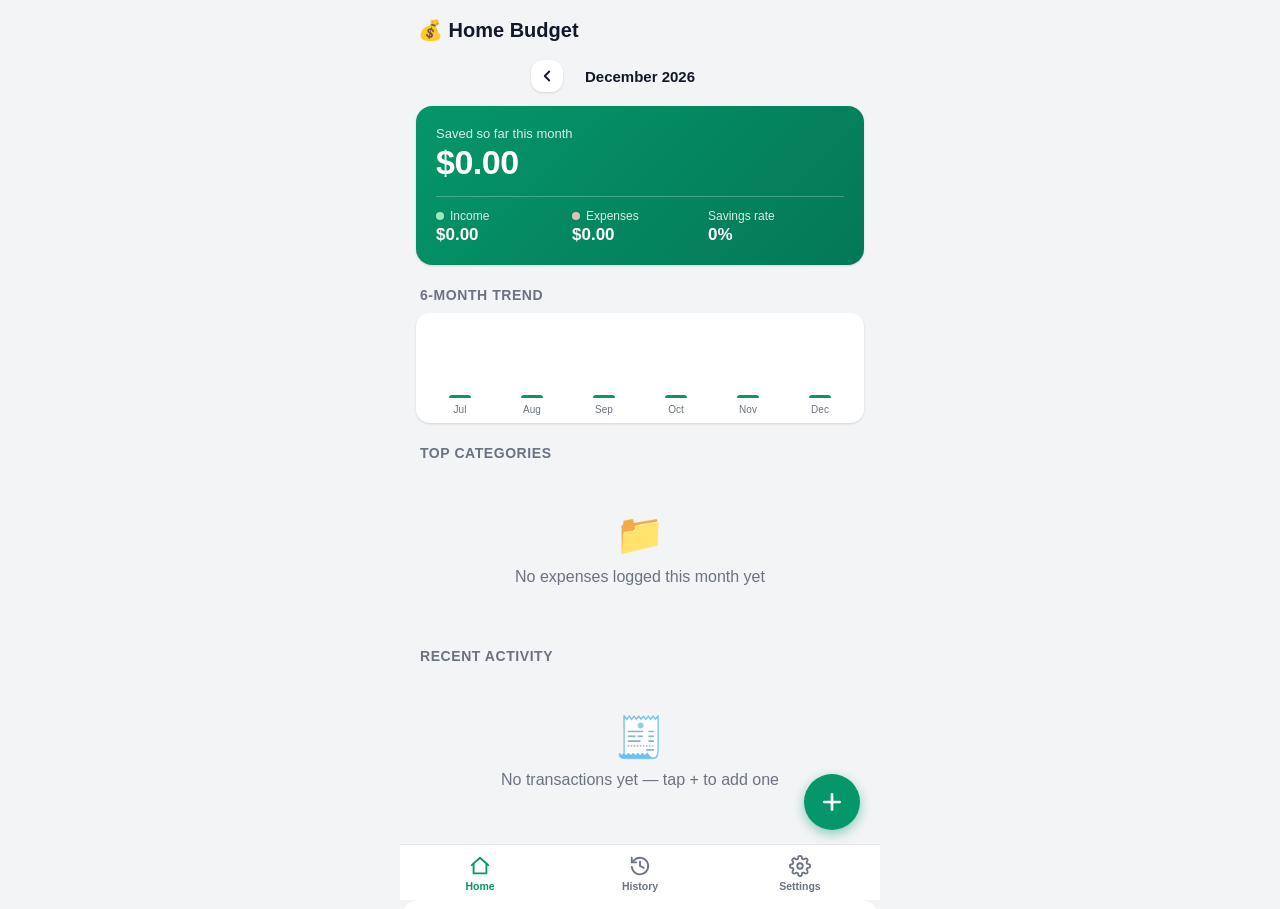
==== index.html @ 5784db9a "Add Home Budget PWA: daily expense tracker with monthly savings Installable, offline-first PWA (mani" ====
<!DOCTYPE html>
<html lang="en">
<head>
  <meta charset="UTF-8">
  <meta name="viewport" content="width=device-width, initial-scale=1, viewport-fit=cover, maximum-scale=1">
  <title>Home Budget — Expense Tracker</title>
  <meta name="description" content="Track daily expenses and income, see what you save every month. Works offline, data stays on your device.">

  <link rel="manifest" href="manifest.webmanifest">
  <meta name="theme-color" content="#057a55">

  <!-- iOS PWA support -->
  <meta name="apple-mobile-web-app-capable" content="yes">
  <meta name="apple-mobile-web-app-status-bar-style" content="black-translucent">
  <meta name="apple-mobile-web-app-title" content="Home Budget">
  <link rel="apple-touch-icon" href="icons/apple-touch-icon.png">
  <link rel="icon" href="icons/icon-192.png">

  <link rel="stylesheet" href="css/style.css">
</head>
<body>
  <div id="app">
    <header class="topbar">
      <h1>💰 Home Budget</h1>
    </header>

    <main>
      <section id="home-view" class="view active"></section>
      <section id="history-view" class="view"></section>
      <section id="settings-view" class="view"></section>
    </main>

    <button class="fab" id="fab-add" aria-label="Add transaction">
      <svg viewBox="0 0 24 24" fill="none" stroke="currentColor" stroke-width="2.5" stroke-linecap="round"><path d="M12 5v14M5 12h14"/></svg>
    </button>

    <nav class="bottom-nav">
      <button data-view="home" class="active">
        <svg viewBox="0 0 24 24" fill="none" stroke="currentColor" stroke-width="2" stroke-linecap="round" stroke-linejoin="round"><path d="M3 11l9-8 9 8"/><path d="M5 10v10h14V10"/></svg>
        <span>Home</span>
      </button>
      <button data-view="history">
        <svg viewBox="0 0 24 24" fill="none" stroke="currentColor" stroke-width="2" stroke-linecap="round" stroke-linejoin="round"><path d="M3 3v5h5"/><path d="M3.05 13A9 9 0 1 0 6 5.3L3 8"/><path d="M12 7v5l4 2"/></svg>
        <span>History</span>
      </button>
      <button data-view="settings">
        <svg viewBox="0 0 24 24" fill="none" stroke="currentColor" stroke-width="2" stroke-linecap="round" stroke-linejoin="round"><circle cx="12" cy="12" r="3"/><path d="M19.4 15a1.65 1.65 0 0 0 .33 1.82l.06.06a2 2 0 1 1-2.83 2.83l-.06-.06a1.65 1.65 0 0 0-1.82-.33 1.65 1.65 0 0 0-1 1.51V21a2 2 0 0 1-4 0v-.09A1.65 1.65 0 0 0 9 19.4a1.65 1.65 0 0 0-1.82.33l-.06.06a2 2 0 1 1-2.83-2.83l.06-.06a1.65 1.65 0 0 0 .33-1.82 1.65 1.65 0 0 0-1.51-1H3a2 2 0 0 1 0-4h.09A1.65 1.65 0 0 0 4.6 9a1.65 1.65 0 0 0-.33-1.82l-.06-.06a2 2 0 1 1 2.83-2.83l.06.06a1.65 1.65 0 0 0 1.82.33H9a1.65 1.65 0 0 0 1-1.51V3a2 2 0 0 1 4 0v.09a1.65 1.65 0 0 0 1 1.51 1.65 1.65 0 0 0 1.82-.33l.06-.06a2 2 0 1 1 2.83 2.83l-.06.06a1.65 1.65 0 0 0-.33 1.82V9a1.65 1.65 0 0 0 1.51 1H21a2 2 0 0 1 0 4h-.09a1.65 1.65 0 0 0-1.51 1z"/></svg>
        <span>Settings</span>
      </button>
    </nav>

    <div class="sheet-backdrop" id="sheet-backdrop"></div>
    <div class="sheet" id="form-sheet">
      <div class="sheet-handle"></div>
      <h2 id="form-title">Add Transaction</h2>

      <div class="type-toggle" id="type-toggle"></div>

      <div class="field amount-field">
        <label for="f-amount">Amount</label>
        <input type="number" id="f-amount" inputmode="decimal" min="0" step="0.01" placeholder="0.00">
      </div>

      <div class="field">
        <label>Category</label>
        <div class="cat-grid" id="cat-grid"></div>
      </div>

      <div class="field">
        <label for="f-date">Date</label>
        <input type="date" id="f-date">
      </div>

      <div class="field">
        <label for="f-note">Note (optional)</label>
        <textarea id="f-note" maxlength="80" placeholder="e.g. weekly groceries"></textarea>
      </div>

      <div class="sheet-actions">
        <button class="btn ghost" id="form-close">Cancel</button>
        <button class="btn primary" id="save-btn">Save</button>
      </div>
      <button class="btn danger" id="delete-btn" style="width:100%;margin-top:10px;display:none;">Delete</button>
    </div>

    <div class="toast" id="toast"></div>
  </div>

  <script src="js/app.js"></script>
</body>
</html>
---- css/style.css ----
:root {
  --green: #059669;
  --green-dark: #047857;
  --red: #dc2626;
  --gold: #d97706;
  --bg: #f3f4f6;
  --surface: #ffffff;
  --surface-2: #f9fafb;
  --text: #111827;
  --text-dim: #6b7280;
  --border: #e5e7eb;
  --shadow: 0 1px 3px rgba(0, 0, 0, 0.08), 0 1px 2px rgba(0, 0, 0, 0.06);
  --radius: 16px;
  --safe-top: env(safe-area-inset-top, 0px);
  --safe-bottom: env(safe-area-inset-bottom, 0px);
}

@media (prefers-color-scheme: dark) {
  :root {
    --bg: #0b1220;
    --surface: #131b2c;
    --surface-2: #1a2338;
    --text: #f3f4f6;
    --text-dim: #9aa4b8;
    --border: #232d44;
    --shadow: 0 1px 3px rgba(0, 0, 0, 0.4), 0 1px 2px rgba(0, 0, 0, 0.3);
  }
}

* { box-sizing: border-box; }

html, body {
  margin: 0;
  padding: 0;
  height: 100%;
  overscroll-behavior-y: none;
}

body {
  background: var(--bg);
  color: var(--text);
  font-family: -apple-system, BlinkMacSystemFont, "Segoe UI", Roboto, Helvetica, Arial, sans-serif;
  -webkit-tap-highlight-color: transparent;
}

button { font-family: inherit; }

#app {
  max-width: 480px;
  margin: 0 auto;
  min-height: 100dvh;
  display: flex;
  flex-direction: column;
  padding-top: var(--safe-top);
  padding-bottom: calc(64px + var(--safe-bottom));
  position: relative;
}

header.topbar {
  display: flex;
  align-items: center;
  justify-content: space-between;
  padding: 18px 18px 6px;
}

header.topbar h1 {
  font-size: 20px;
  margin: 0;
  font-weight: 700;
}

.icon-btn {
  border: none;
  background: var(--surface);
  box-shadow: var(--shadow);
  width: 38px;
  height: 38px;
  border-radius: 12px;
  display: flex;
  align-items: center;
  justify-content: center;
  color: var(--text);
  cursor: pointer;
}
.icon-btn svg { width: 18px; height: 18px; }

main { flex: 1; padding: 8px 16px 16px; }

.view { display: none; }
.view.active { display: block; }

/* --- Month switcher --- */
.month-switch {
  display: flex;
  align-items: center;
  justify-content: center;
  gap: 12px;
  margin: 4px 0 14px;
}
.month-switch .icon-btn { width: 32px; height: 32px; }
.month-switch .label {
  font-weight: 600;
  font-size: 15px;
  min-width: 130px;
  text-align: center;
}

/* --- Summary card --- */
.summary-card {
  background: linear-gradient(135deg, var(--green) 0%, var(--green-dark) 100%);
  border-radius: var(--radius);
  padding: 20px;
  color: #fff;
  box-shadow: var(--shadow);
}
.summary-card .saved-label { font-size: 13px; opacity: 0.85; }
.summary-card .saved-amount { font-size: 34px; font-weight: 800; margin: 2px 0 14px; letter-spacing: -0.5px; }
.summary-card .saved-amount.negative { color: #fecaca; }
.summary-row {
  display: flex;
  justify-content: space-between;
  padding-top: 12px;
  border-top: 1px solid rgba(255, 255, 255, 0.25);
}
.summary-col { flex: 1; }
.summary-col .lbl { font-size: 12px; opacity: 0.85; display: flex; align-items: center; gap: 6px; }
.summary-col .val { font-size: 17px; font-weight: 700; margin-top: 2px; }
.dot { width: 8px; height: 8px; border-radius: 50%; display: inline-block; }
.dot.income { background: #bbf7d0; }
.dot.expense { background: #fecaca; }

.progress-track {
  margin-top: 14px;
  height: 8px;
  border-radius: 5px;
  background: rgba(255, 255, 255, 0.25);
  overflow: hidden;
}
.progress-fill { height: 100%; background: #fff; border-radius: 5px; }

/* --- Section headings --- */
.section-title {
  font-size: 14px;
  font-weight: 700;
  color: var(--text-dim);
  text-transform: uppercase;
  letter-spacing: 0.04em;
  margin: 22px 4px 10px;
}

/* --- Category breakdown --- */
.cat-list { display: flex; flex-direction: column; gap: 10px; }
.cat-row {
  background: var(--surface);
  border-radius: 14px;
  padding: 12px 14px;
  box-shadow: var(--shadow);
}
.cat-row-top { display: flex; justify-content: space-between; align-items: center; margin-bottom: 8px; }
.cat-name { display: flex; align-items: center; gap: 8px; font-weight: 600; font-size: 14px; }
.cat-emoji { font-size: 18px; }
.cat-amount { font-weight: 700; font-size: 14px; }
.cat-bar-track { height: 6px; border-radius: 4px; background: var(--border); overflow: hidden; }
.cat-bar-fill { height: 100%; border-radius: 4px; background: var(--green); }

/* --- Trend mini chart --- */
.trend-chart {
  display: flex;
  align-items: flex-end;
  gap: 8px;
  height: 110px;
  background: var(--surface);
  border-radius: 14px;
  box-shadow: var(--shadow);
  padding: 14px 12px 8px;
}
.trend-col { flex: 1; display: flex; flex-direction: column; align-items: center; justify-content: flex-end; height: 100%; gap: 6px; }
.trend-bar { width: 100%; max-width: 22px; border-radius: 4px 4px 0 0; background: var(--border); position: relative; min-height: 3px; }
.trend-bar.pos { background: var(--green); }
.trend-bar.neg { background: var(--red); }
.trend-month { font-size: 10px; color: var(--text-dim); }

/* --- Transaction list --- */
.tx-list { display: flex; flex-direction: column; gap: 8px; }
.tx-date-group { margin-bottom: 4px; }
.tx-date-label { font-size: 12px; color: var(--text-dim); font-weight: 600; margin: 14px 4px 8px; }
.tx-item {
  display: flex;
  align-items: center;
  gap: 12px;
  background: var(--surface);
  border-radius: 14px;
  padding: 12px 14px;
  box-shadow: var(--shadow);
  cursor: pointer;
}
.tx-icon {
  width: 40px; height: 40px; border-radius: 12px;
  display: flex; align-items: center; justify-content: center;
  font-size: 19px;
  background: var(--surface-2);
  flex-shrink: 0;
}
.tx-mid { flex: 1; min-width: 0; }
.tx-cat { font-weight: 600; font-size: 14.5px; }
.tx-note { font-size: 12.5px; color: var(--text-dim); white-space: nowrap; overflow: hidden; text-overflow: ellipsis; }
.tx-amount { font-weight: 700; font-size: 14.5px; white-space: nowrap; }
.tx-amount.income { color: var(--green); }
.tx-amount.expense { color: var(--red); }

.empty-state {
  text-align: center;
  padding: 40px 20px;
  color: var(--text-dim);
}
.empty-state .emoji { font-size: 40px; display: block; margin-bottom: 10px; }

/* --- Filters --- */
.filter-row {
  display: flex;
  gap: 8px;
  overflow-x: auto;
  padding: 2px 2px 10px;
  scrollbar-width: none;
}
.filter-row::-webkit-scrollbar { display: none; }
.chip {
  flex-shrink: 0;
  border: 1px solid var(--border);
  background: var(--surface);
  color: var(--text);
  padding: 7px 13px;
  border-radius: 999px;
  font-size: 13px;
  font-weight: 600;
  cursor: pointer;
}
.chip.active { background: var(--green); border-color: var(--green); color: #fff; }

/* --- Bottom nav --- */
nav.bottom-nav {
  position: fixed;
  bottom: 0; left: 0; right: 0;
  max-width: 480px;
  margin: 0 auto;
  background: var(--surface);
  border-top: 1px solid var(--border);
  display: flex;
  padding-bottom: var(--safe-bottom);
  z-index: 20;
}
nav.bottom-nav button {
  flex: 1;
  border: none;
  background: none;
  padding: 10px 0 8px;
  display: flex;
  flex-direction: column;
  align-items: center;
  gap: 3px;
  color: var(--text-dim);
  cursor: pointer;
}
nav.bottom-nav button svg { width: 22px; height: 22px; }
nav.bottom-nav button span { font-size: 10.5px; font-weight: 600; }
nav.bottom-nav button.active { color: var(--green); }

/* --- FAB --- */
.fab {
  position: fixed;
  right: calc(50% - 240px + 20px);
  bottom: calc(70px + var(--safe-bottom));
  width: 56px; height: 56px;
  border-radius: 50%;
  background: var(--green);
  color: #fff;
  border: none;
  box-shadow: 0 4px 12px rgba(5, 150, 105, 0.45);
  display: flex; align-items: center; justify-content: center;
  cursor: pointer;
  z-index: 21;
}
.fab svg { width: 26px; height: 26px; }
@media (max-width: 480px) {
  .fab { right: 20px; }
}

/* --- Sheet / modal --- */
.sheet-backdrop {
  position: fixed; inset: 0;
  background: rgba(0, 0, 0, 0.45);
  z-index: 30;
  opacity: 0;
  pointer-events: none;
  transition: opacity 0.2s;
}
.sheet-backdrop.open { opacity: 1; pointer-events: auto; }

.sheet {
  position: fixed;
  left: 0; right: 0; bottom: 0;
  max-width: 480px;
  margin: 0 auto;
  background: var(--surface);
  border-radius: 20px 20px 0 0;
  padding: 10px 20px calc(24px + var(--safe-bottom));
  max-height: 88vh;
  overflow-y: auto;
  transform: translateY(100%);
  transition: transform 0.25s ease;
  z-index: 31;
}
.sheet.open { transform: translateY(0); }
.sheet-handle {
  width: 40px; height: 4px;
  background: var(--border);
  border-radius: 2px;
  margin: 6px auto 14px;
}
.sheet h2 { font-size: 18px; margin: 0 0 16px; }

.type-toggle {
  display: flex;
  background: var(--surface-2);
  border-radius: 12px;
  padding: 4px;
  margin-bottom: 16px;
}
.type-toggle button {
  flex: 1;
  border: none;
  background: none;
  padding: 10px 0;
  border-radius: 9px;
  font-weight: 700;
  font-size: 14px;
  color: var(--text-dim);
  cursor: pointer;
}
.type-toggle button.active.expense { background: var(--red); color: #fff; }
.type-toggle button.active.income { background: var(--green); color: #fff; }

.field { margin-bottom: 14px; }
.field label { display: block; font-size: 12.5px; font-weight: 600; color: var(--text-dim); margin-bottom: 6px; }
.field input, .field select, .field textarea {
  width: 100%;
  border: 1px solid var(--border);
  background: var(--surface-2);
  color: var(--text);
  padding: 12px 13px;
  border-radius: 12px;
  font-size: 15px;
  font-family: inherit;
}
.amount-field input { font-size: 26px; font-weight: 700; }
.field textarea { resize: none; height: 44px; }

.cat-grid {
  display: grid;
  grid-template-columns: repeat(4, 1fr);
  gap: 8px;
}
.cat-pick {
  border: 1px solid var(--border);
  background: var(--surface-2);
  border-radius: 12px;
  padding: 10px 4px;
  display: flex;
  flex-direction: column;
  align-items: center;
  gap: 4px;
  cursor: pointer;
}
.cat-pick .em { font-size: 20px; }
.cat-pick .nm { font-size: 10px; font-weight: 600; text-align: center; line-height: 1.2; color: var(--text-dim); }
.cat-pick.active { border-color: var(--green); background: rgba(5, 150, 105, 0.12); }
.cat-pick.active .nm { color: var(--text); }

.sheet-actions { display: flex; gap: 10px; margin-top: 6px; }
.btn {
  flex: 1;
  border: none;
  border-radius: 12px;
  padding: 14px;
  font-weight: 700;
  font-size: 15px;
  cursor: pointer;
}
.btn.primary { background: var(--green); color: #fff; }
.btn.danger { background: var(--red); color: #fff; }
.btn.ghost { background: var(--surface-2); color: var(--text); }

.settings-list { display: flex; flex-direction: column; gap: 10px; }
.settings-row {
  background: var(--surface);
  border-radius: 14px;
  padding: 14px 16px;
  box-shadow: var(--shadow);
  display: flex;
  align-items: center;
  justify-content: space-between;
  gap: 12px;
  cursor: pointer;
}
.settings-row .label-block .t { font-weight: 600; font-size: 14.5px; }
.settings-row .label-block .d { font-size: 12px; color: var(--text-dim); margin-top: 2px; }
.settings-row input[type="number"], .settings-row select {
  border: 1px solid var(--border);
  background: var(--surface-2);
  color: var(--text);
  padding: 8px 10px;
  border-radius: 10px;
  font-size: 14px;
  width: 100px;
  text-align: right;
}

.toast {
  position: fixed;
  bottom: calc(78px + var(--safe-bottom));
  left: 50%;
  transform: translateX(-50%) translateY(20px);
  background: #111827;
  color: #fff;
  padding: 11px 18px;
  border-radius: 12px;
  font-size: 13.5px;
  font-weight: 600;
  opacity: 0;
  pointer-events: none;
  transition: all 0.25s ease;
  z-index: 40;
  box-shadow: var(--shadow);
}
.toast.show { opacity: 1; transform: translateX(-50%) translateY(0); }

.insight-box {
  background: var(--surface);
  border-radius: 14px;
  padding: 14px 16px;
  box-shadow: var(--shadow);
  font-size: 13px;
  color: var(--text-dim);
  display: flex;
  gap: 10px;
  align-items: flex-start;
}
.insight-box .emoji { font-size: 18px; }
.insight-box b { color: var(--text); }
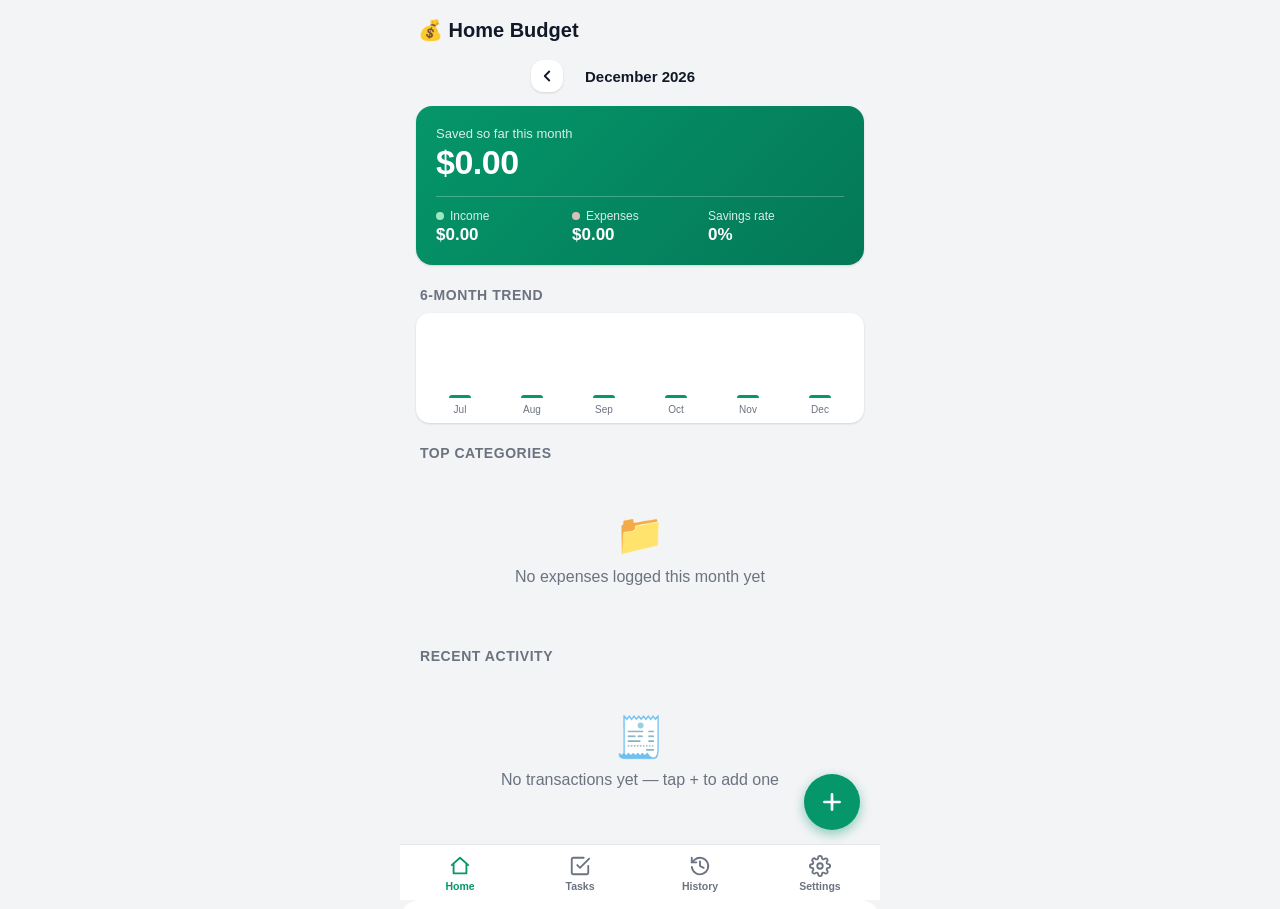
==== commit 44f37326: "Add Tasks tab for a simple to-do checklist New Tasks tab lets users add plain to-do items and check " ====
--- a/index.html
+++ b/index.html
@@ -26,6 +26,7 @@
 
     <main>
       <section id="home-view" class="view active"></section>
+      <section id="tasks-view" class="view"></section>
       <section id="history-view" class="view"></section>
       <section id="settings-view" class="view"></section>
     </main>
@@ -38,6 +39,10 @@
       <button data-view="home" class="active">
         <svg viewBox="0 0 24 24" fill="none" stroke="currentColor" stroke-width="2" stroke-linecap="round" stroke-linejoin="round"><path d="M3 11l9-8 9 8"/><path d="M5 10v10h14V10"/></svg>
         <span>Home</span>
+      </button>
+      <button data-view="tasks">
+        <svg viewBox="0 0 24 24" fill="none" stroke="currentColor" stroke-width="2" stroke-linecap="round" stroke-linejoin="round"><path d="M9 11l3 3L22 4"/><path d="M21 12v7a2 2 0 0 1-2 2H5a2 2 0 0 1-2-2V5a2 2 0 0 1 2-2h11"/></svg>
+        <span>Tasks</span>
       </button>
       <button data-view="history">
         <svg viewBox="0 0 24 24" fill="none" stroke="currentColor" stroke-width="2" stroke-linecap="round" stroke-linejoin="round"><path d="M3 3v5h5"/><path d="M3.05 13A9 9 0 1 0 6 5.3L3 8"/><path d="M12 7v5l4 2"/></svg>
--- a/css/style.css
+++ b/css/style.css
@@ -434,6 +434,80 @@
 }
 .toast.show { opacity: 1; transform: translateX(-50%) translateY(0); }
 
+/* --- Tasks --- */
+.task-add-row {
+  display: flex;
+  gap: 8px;
+  margin-bottom: 16px;
+}
+.task-add-row input {
+  flex: 1;
+  border: 1px solid var(--border);
+  background: var(--surface);
+  color: var(--text);
+  padding: 13px 14px;
+  border-radius: 12px;
+  font-size: 15px;
+  font-family: inherit;
+}
+.task-add-row button {
+  width: 46px;
+  border: none;
+  border-radius: 12px;
+  background: var(--green);
+  color: #fff;
+  display: flex;
+  align-items: center;
+  justify-content: center;
+  cursor: pointer;
+  flex-shrink: 0;
+}
+.task-add-row button svg { width: 20px; height: 20px; }
+
+.task-list { display: flex; flex-direction: column; gap: 8px; }
+.task-item {
+  display: flex;
+  align-items: center;
+  gap: 12px;
+  background: var(--surface);
+  border-radius: 14px;
+  padding: 12px 14px;
+  box-shadow: var(--shadow);
+}
+.task-check {
+  width: 24px; height: 24px;
+  border-radius: 50%;
+  border: 2px solid var(--border);
+  flex-shrink: 0;
+  display: flex;
+  align-items: center;
+  justify-content: center;
+  cursor: pointer;
+  background: var(--surface-2);
+}
+.task-check svg { width: 14px; height: 14px; stroke: #fff; opacity: 0; }
+.task-item.done .task-check { background: var(--green); border-color: var(--green); }
+.task-item.done .task-check svg { opacity: 1; }
+.task-text {
+  flex: 1;
+  min-width: 0;
+  font-size: 14.5px;
+  font-weight: 500;
+  word-break: break-word;
+  cursor: pointer;
+}
+.task-item.done .task-text { color: var(--text-dim); text-decoration: line-through; }
+.task-del {
+  border: none;
+  background: none;
+  color: var(--text-dim);
+  cursor: pointer;
+  flex-shrink: 0;
+  padding: 4px;
+  display: flex;
+}
+.task-del svg { width: 18px; height: 18px; }
+
 .insight-box {
   background: var(--surface);
   border-radius: 14px;
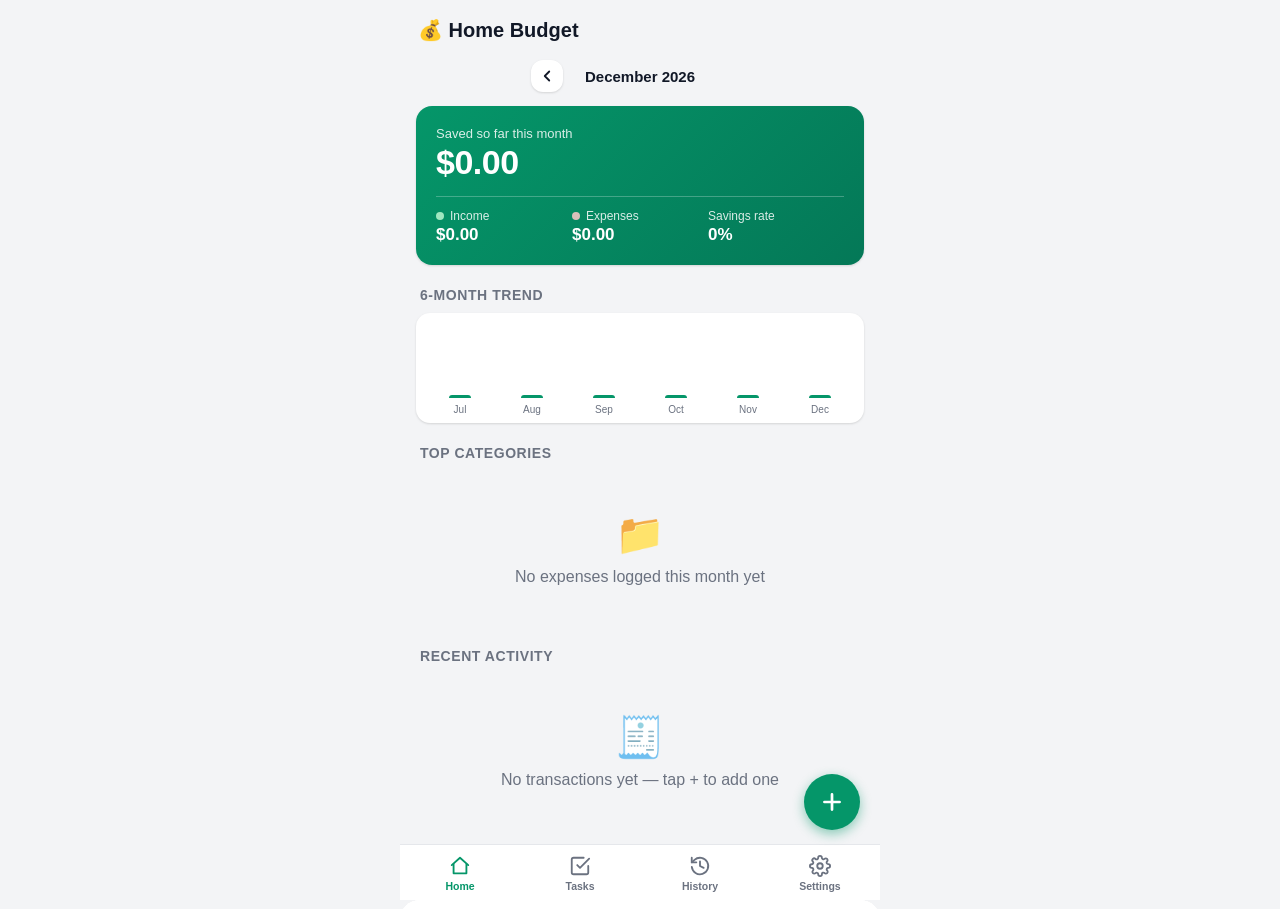
==== commit 4ed31a6a: "Add CSV bank statement import Adds a "Import bank statement (CSV)" option in Settings that parses a " ====
--- a/index.html
+++ b/index.html
@@ -76,6 +76,11 @@
         <input type="date" id="f-date">
       </div>
 
+      <div class="field" id="repeat-field">
+        <label>Repeat</label>
+        <div class="repeat-toggle" id="repeat-toggle"></div>
+      </div>
+
       <div class="field">
         <label for="f-note">Note (optional)</label>
         <textarea id="f-note" maxlength="80" placeholder="e.g. weekly groceries"></textarea>
@@ -88,6 +93,25 @@
       <button class="btn danger" id="delete-btn" style="width:100%;margin-top:10px;display:none;">Delete</button>
     </div>
 
+    <div class="sheet" id="recurring-sheet">
+      <div class="sheet-handle"></div>
+      <h2>Recurring Expenses</h2>
+      <div id="recurring-list"></div>
+      <div class="sheet-actions" style="margin-top:16px;">
+        <button class="btn ghost" id="recurring-close" style="width:100%;">Close</button>
+      </div>
+    </div>
+
+    <div class="sheet" id="import-csv-sheet">
+      <div class="sheet-handle"></div>
+      <h2>Import Bank Statement</h2>
+      <div id="import-csv-body"></div>
+      <div class="sheet-actions" style="margin-top:16px;">
+        <button class="btn ghost" id="import-csv-close">Cancel</button>
+        <button class="btn primary" id="import-csv-confirm">Import 0</button>
+      </div>
+    </div>
+
     <div class="toast" id="toast"></div>
   </div>
 
--- a/css/style.css
+++ b/css/style.css
@@ -207,6 +207,21 @@
 .tx-amount { font-weight: 700; font-size: 14.5px; white-space: nowrap; }
 .tx-amount.income { color: var(--green); }
 .tx-amount.expense { color: var(--red); }
+.tx-icon { position: relative; }
+.tx-repeat-badge {
+  position: absolute;
+  bottom: -2px; right: -2px;
+  width: 16px; height: 16px;
+  border-radius: 50%;
+  background: var(--green);
+  color: #fff;
+  font-size: 10px;
+  line-height: 1;
+  display: flex;
+  align-items: center;
+  justify-content: center;
+  border: 2px solid var(--surface);
+}
 
 .empty-state {
   text-align: center;
@@ -340,6 +355,26 @@
 .type-toggle button.active.expense { background: var(--red); color: #fff; }
 .type-toggle button.active.income { background: var(--green); color: #fff; }
 
+.repeat-toggle {
+  display: flex;
+  background: var(--surface-2);
+  border-radius: 12px;
+  padding: 4px;
+  gap: 4px;
+}
+.repeat-toggle button {
+  flex: 1;
+  border: none;
+  background: none;
+  padding: 10px 0;
+  border-radius: 9px;
+  font-weight: 700;
+  font-size: 13px;
+  color: var(--text-dim);
+  cursor: pointer;
+}
+.repeat-toggle button.active { background: var(--green); color: #fff; }
+
 .field { margin-bottom: 14px; }
 .field label { display: block; font-size: 12.5px; font-weight: 600; color: var(--text-dim); margin-bottom: 6px; }
 .field input, .field select, .field textarea {
@@ -508,6 +543,93 @@
 }
 .task-del svg { width: 18px; height: 18px; }
 
+/* --- Recurring --- */
+.recur-row {
+  display: flex;
+  align-items: center;
+  gap: 12px;
+  background: var(--surface);
+  border-radius: 14px;
+  padding: 12px 14px;
+  box-shadow: var(--shadow);
+  margin-bottom: 8px;
+}
+.recur-row.paused { opacity: 0.55; }
+.recur-icon {
+  width: 40px; height: 40px; border-radius: 12px;
+  display: flex; align-items: center; justify-content: center;
+  font-size: 19px;
+  background: var(--surface-2);
+  flex-shrink: 0;
+}
+.recur-mid { flex: 1; min-width: 0; }
+.recur-name { font-weight: 600; font-size: 14px; }
+.recur-sub { font-size: 12px; color: var(--text-dim); margin-top: 2px; }
+.recur-right { display: flex; flex-direction: column; align-items: flex-end; gap: 8px; flex-shrink: 0; }
+.recur-amount { font-weight: 700; font-size: 14px; }
+.recur-amount.income { color: var(--green); }
+.recur-amount.expense { color: var(--red); }
+.recur-actions { display: flex; align-items: center; gap: 10px; }
+
+.switch { position: relative; width: 36px; height: 20px; display: inline-block; flex-shrink: 0; }
+.switch input { opacity: 0; width: 0; height: 0; position: absolute; }
+.switch-track {
+  position: absolute; inset: 0;
+  background: var(--border);
+  border-radius: 999px;
+  cursor: pointer;
+  transition: background 0.2s;
+}
+.switch-track::before {
+  content: '';
+  position: absolute;
+  width: 16px; height: 16px;
+  left: 2px; top: 2px;
+  background: #fff;
+  border-radius: 50%;
+  transition: transform 0.2s;
+  box-shadow: 0 1px 2px rgba(0, 0, 0, 0.3);
+}
+.switch input:checked + .switch-track { background: var(--green); }
+.switch input:checked + .switch-track::before { transform: translateX(16px); }
+
+/* --- CSV import --- */
+.import-list {
+  display: flex;
+  flex-direction: column;
+  gap: 8px;
+  max-height: 48vh;
+  overflow-y: auto;
+  padding-bottom: 4px;
+}
+.import-row {
+  display: flex;
+  align-items: flex-start;
+  gap: 10px;
+  background: var(--surface);
+  border: 1px solid var(--border);
+  border-radius: 12px;
+  padding: 10px 12px;
+}
+.import-row.dup { opacity: 0.55; }
+.import-check { width: 18px; height: 18px; flex-shrink: 0; margin-top: 3px; accent-color: var(--green); }
+.import-mid { flex: 1; min-width: 0; }
+.import-desc { font-size: 13px; font-weight: 600; white-space: nowrap; overflow: hidden; text-overflow: ellipsis; }
+.import-sub { font-size: 11px; color: var(--text-dim); margin-top: 2px; }
+.import-cat {
+  margin-top: 6px;
+  width: 100%;
+  font-size: 12px;
+  border: 1px solid var(--border);
+  background: var(--surface-2);
+  color: var(--text);
+  border-radius: 8px;
+  padding: 6px 8px;
+}
+.import-amount { font-weight: 700; font-size: 13px; flex-shrink: 0; min-width: 60px; text-align: right; margin-top: 2px; }
+.import-amount.income { color: var(--green); }
+.import-amount.expense { color: var(--red); }
+
 .insight-box {
   background: var(--surface);
   border-radius: 14px;
